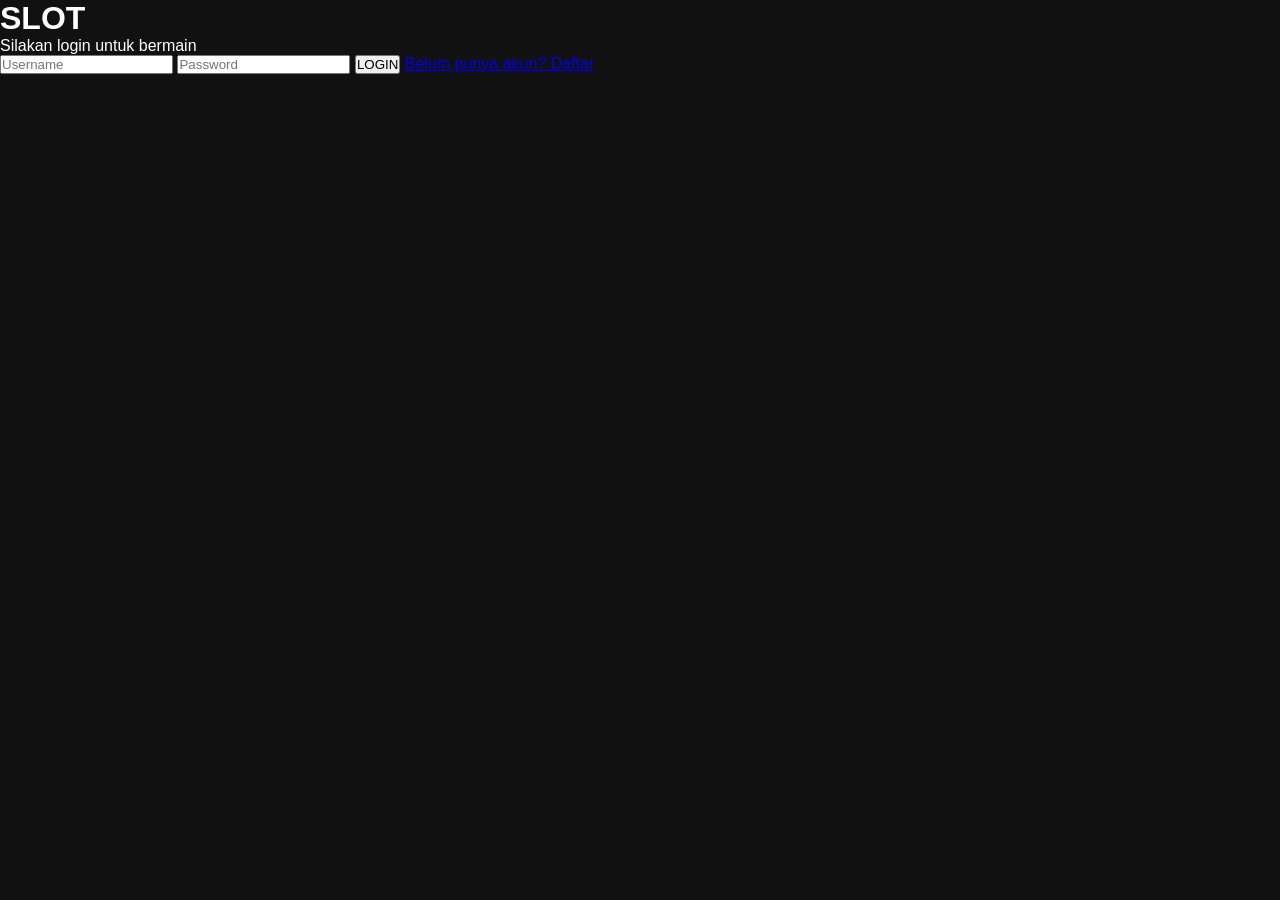
==== login.html @ 1542023f "Create login.html" ====
<!DOCTYPE html>
<html lang="id">

<head>

<meta charset="UTF-8">
<meta name="viewport" content="width=device-width, initial-scale=1.0">

<title>Login - SLOT</title>

<link rel="stylesheet" href="assets/css/style.css">

</head>

<body>

<div class="login-box">

    <h1>SLOT</h1>

    <p>Silakan login untuk bermain</p>

    <input
        type="text"
        id="username"
        placeholder="Username">

    <input
        type="password"
        id="password"
        placeholder="Password">

    <button id="btnLogin">
        LOGIN
    </button>

    <a href="register.html">
        Belum punya akun? Daftar
    </a>

</div>

<script src="assets/js/api.js"></script>
<script src="assets/js/config.js"></script>

</body>

</html>
---- assets/css/style.css ----
*{
margin:0;
padding:0;
box-sizing:border-box;
}

body{

font-family:Arial,Helvetica,sans-serif;
height:100vh;
overflow:hidden;
background:#111;
color:#fff;

}

.background{

position:fixed;
top:0;
left:0;

width:100%;
height:100%;

background:
linear-gradient(45deg,#2d0b00,#6a3200,#c87c00,#ffce54);

background-size:400% 400%;

animation:bg 12s ease infinite;

}

.overlay{

position:fixed;

width:100%;
height:100%;

background:rgba(0,0,0,.45);

backdrop-filter:blur(3px);

}

.container{

position:relative;

z-index:2;

height:100vh;

display:flex;

flex-direction:column;

justify-content:center;

align-items:center;

}

.logo h1{

font-size:70px;

color:#ffd54a;

text-shadow:

0 0 10px gold,

0 0 20px orange,

0 0 30px #ff9800;

}

.logo p{

margin-top:10px;

letter-spacing:5px;

font-size:18px;

opacity:.9;

}

.menu{

margin-top:70px;

display:flex;

flex-direction:column;

gap:20px;

width:280px;

}

.btn{

text-decoration:none;

background:#ff9800;

padding:18px;

border-radius:12px;

text-align:center;

font-size:20px;

font-weight:bold;

color:white;

transition:.25s;

box-shadow:

0 10px 25px rgba(0,0,0,.3);

}

.btn:hover{

transform:translateY(-3px);

background:#ffb300;

}

.daftar{

background:#009688;

}

.daftar:hover{

background:#00bfa5;

}

.footer{

position:absolute;

bottom:20px;

opacity:.7;

font-size:14px;

}

@keyframes bg{

0%{

background-position:0% 50%;

}

50%{

background-position:100% 50%;

}

100%{

background-position:0% 50%;

}

}
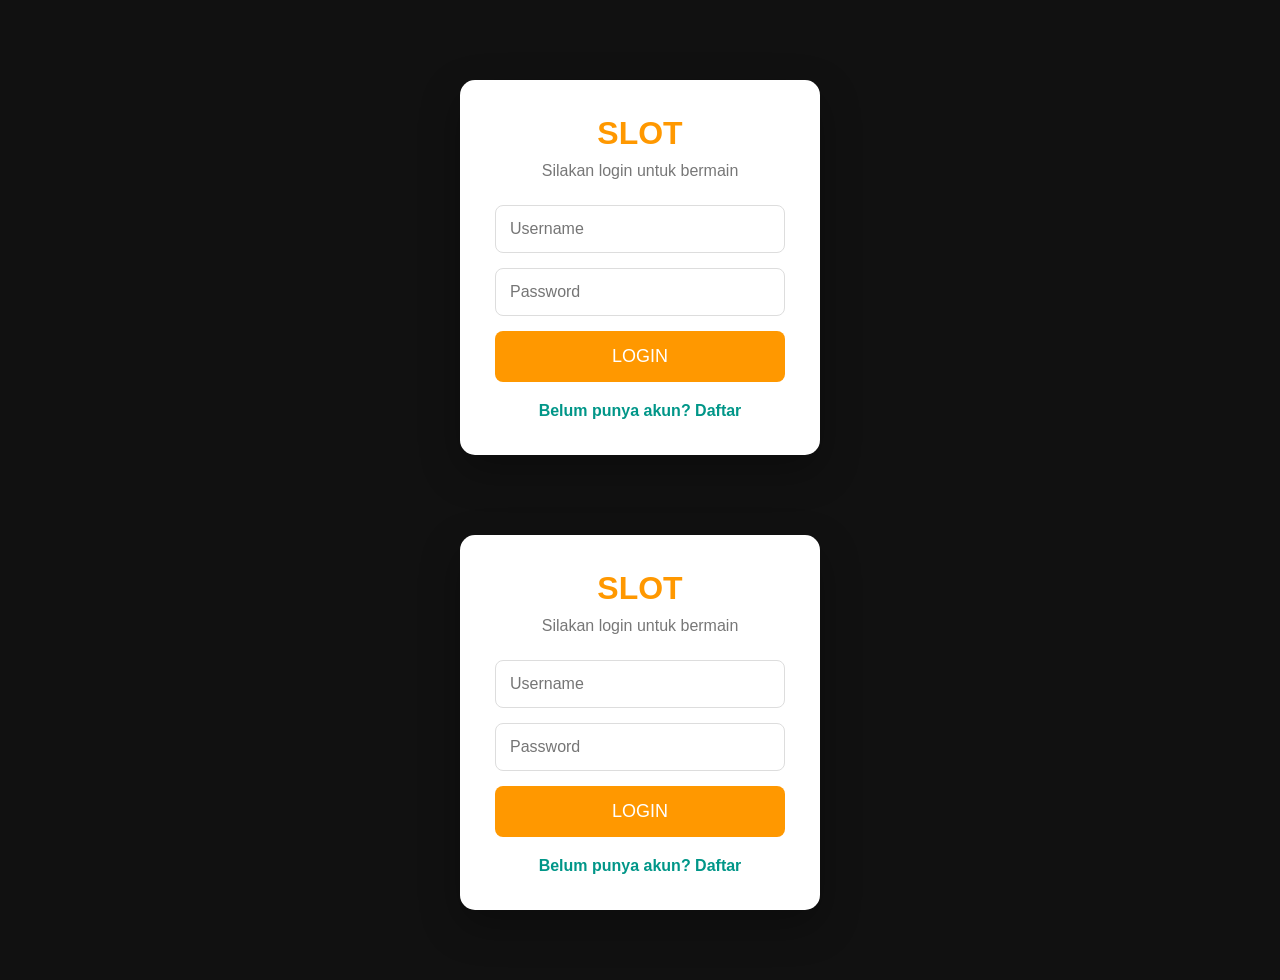
==== commit 16b47c42: "Update login.html" ====
--- a/login.html
+++ b/login.html
@@ -2,46 +2,183 @@
 <html lang="id">
 
 <head>
+    <meta charset="UTF-8">
+    <meta name="viewport" content="width=device-width, initial-scale=1.0">
+    <title>Login - SLOT</title>
 
-<meta charset="UTF-8">
-<meta name="viewport" content="width=device-width, initial-scale=1.0">
-
-<title>Login - SLOT</title>
-
-<link rel="stylesheet" href="assets/css/style.css">
-
+    <link rel="stylesheet" href="assets/css/style.css">
 </head>
 
 <body>
 
-<div class="login-box">
+    <div class="login-box">
 
-    <h1>SLOT</h1>
+        <h1>SLOT</h1>
+        <p>Silakan login untuk bermain</p>
 
-    <p>Silakan login untuk bermain</p>
+        <input
+            type="text"
+            id="username"
+            placeholder="Username"
+            autocomplete="username">
 
-    <input
-        type="text"
-        id="username"
-        placeholder="Username">
+        <input
+            type="password"
+            id="password"
+            placeholder="Password"
+            autocomplete="current-password">
 
-    <input
-        type="password"
-        id="password"
-        placeholder="Password">
+        <button id="btnLogin">
+            LOGIN
+        </button>
 
-    <button id="btnLogin">
-        LOGIN
-    </button>
+        <a href="register.html">
+            Belum punya akun? Daftar
+        </a>
 
-    <a href="register.html">
-        Belum punya akun? Daftar
-    </a>
+    </div>
 
-</div>
+    <!-- Urutan harus seperti ini -->
+    <script src="assets/js/config.js"></script>
+    <script src="assets/js/api.js"></script>
 
-<script src="assets/js/api.js"></script>
-<script src="assets/js/config.js"></script>
+    <script>
+
+        document.getElementById("btnLogin").addEventListener("click", async function () {
+
+            const username = document.getElementById("username").value.trim();
+            const password = document.getElementById("password").value;
+
+            if (username === "") {
+                alert("Username harus diisi.");
+                return;
+            }
+
+            if (password === "") {
+                alert("Password harus diisi.");
+                return;
+            }
+
+            try {
+
+                const hasil = await loginUser(username, password);
+
+                if (hasil.success) {
+
+                    localStorage.setItem("user", JSON.stringify(hasil.user));
+
+                    alert("Login berhasil.");
+
+                    window.location.href = "index.html";
+
+                } else {
+
+                    alert(hasil.message);
+
+                }
+
+            } catch (err) {
+
+                console.error(err);
+                alert("Gagal terhubung ke server.");
+
+            }
+
+        });
+
+    </script>
+
+</body>
+
+</html><!DOCTYPE html>
+<html lang="id">
+
+<head>
+    <meta charset="UTF-8">
+    <meta name="viewport" content="width=device-width, initial-scale=1.0">
+    <title>Login - SLOT</title>
+
+    <link rel="stylesheet" href="assets/css/style.css">
+</head>
+
+<body>
+
+    <div class="login-box">
+
+        <h1>SLOT</h1>
+        <p>Silakan login untuk bermain</p>
+
+        <input
+            type="text"
+            id="username"
+            placeholder="Username"
+            autocomplete="username">
+
+        <input
+            type="password"
+            id="password"
+            placeholder="Password"
+            autocomplete="current-password">
+
+        <button id="btnLogin">
+            LOGIN
+        </button>
+
+        <a href="register.html">
+            Belum punya akun? Daftar
+        </a>
+
+    </div>
+
+    <!-- Urutan harus seperti ini -->
+    <script src="assets/js/config.js"></script>
+    <script src="assets/js/api.js"></script>
+
+    <script>
+
+        document.getElementById("btnLogin").addEventListener("click", async function () {
+
+            const username = document.getElementById("username").value.trim();
+            const password = document.getElementById("password").value;
+
+            if (username === "") {
+                alert("Username harus diisi.");
+                return;
+            }
+
+            if (password === "") {
+                alert("Password harus diisi.");
+                return;
+            }
+
+            try {
+
+                const hasil = await loginUser(username, password);
+
+                if (hasil.success) {
+
+                    localStorage.setItem("user", JSON.stringify(hasil.user));
+
+                    alert("Login berhasil.");
+
+                    window.location.href = "index.html";
+
+                } else {
+
+                    alert(hasil.message);
+
+                }
+
+            } catch (err) {
+
+                console.error(err);
+                alert("Gagal terhubung ke server.");
+
+            }
+
+        });
+
+    </script>
 
 </body>
 
--- a/assets/css/style.css
+++ b/assets/css/style.css
@@ -184,3 +184,98 @@
 }
 
 }
+
+/* ================= LOGIN ================= */
+
+.login-box{
+
+width:360px;
+
+max-width:90%;
+
+background:white;
+
+padding:35px;
+
+border-radius:15px;
+
+margin:80px auto;
+
+box-shadow:0 15px 40px rgba(0,0,0,.3);
+
+text-align:center;
+
+}
+
+.login-box h1{
+
+color:#ff9800;
+
+margin-bottom:10px;
+
+}
+
+.login-box p{
+
+margin-bottom:25px;
+
+color:#777;
+
+}
+
+.login-box input{
+
+width:100%;
+
+padding:14px;
+
+margin-bottom:15px;
+
+border:1px solid #ddd;
+
+border-radius:8px;
+
+font-size:16px;
+
+}
+
+.login-box button{
+
+width:100%;
+
+padding:15px;
+
+border:none;
+
+background:#ff9800;
+
+color:white;
+
+font-size:18px;
+
+border-radius:8px;
+
+cursor:pointer;
+
+}
+
+.login-box button:hover{
+
+background:#f57c00;
+
+}
+
+.login-box a{
+
+display:block;
+
+margin-top:20px;
+
+text-decoration:none;
+
+color:#009688;
+
+font-weight:bold;
+
+}
+
--- a/assets/css/style.css
+++ b/assets/css/style.css
@@ -184,3 +184,98 @@
 }
 
 }
+
+/* ================= LOGIN ================= */
+
+.login-box{
+
+width:360px;
+
+max-width:90%;
+
+background:white;
+
+padding:35px;
+
+border-radius:15px;
+
+margin:80px auto;
+
+box-shadow:0 15px 40px rgba(0,0,0,.3);
+
+text-align:center;
+
+}
+
+.login-box h1{
+
+color:#ff9800;
+
+margin-bottom:10px;
+
+}
+
+.login-box p{
+
+margin-bottom:25px;
+
+color:#777;
+
+}
+
+.login-box input{
+
+width:100%;
+
+padding:14px;
+
+margin-bottom:15px;
+
+border:1px solid #ddd;
+
+border-radius:8px;
+
+font-size:16px;
+
+}
+
+.login-box button{
+
+width:100%;
+
+padding:15px;
+
+border:none;
+
+background:#ff9800;
+
+color:white;
+
+font-size:18px;
+
+border-radius:8px;
+
+cursor:pointer;
+
+}
+
+.login-box button:hover{
+
+background:#f57c00;
+
+}
+
+.login-box a{
+
+display:block;
+
+margin-top:20px;
+
+text-decoration:none;
+
+color:#009688;
+
+font-weight:bold;
+
+}
+
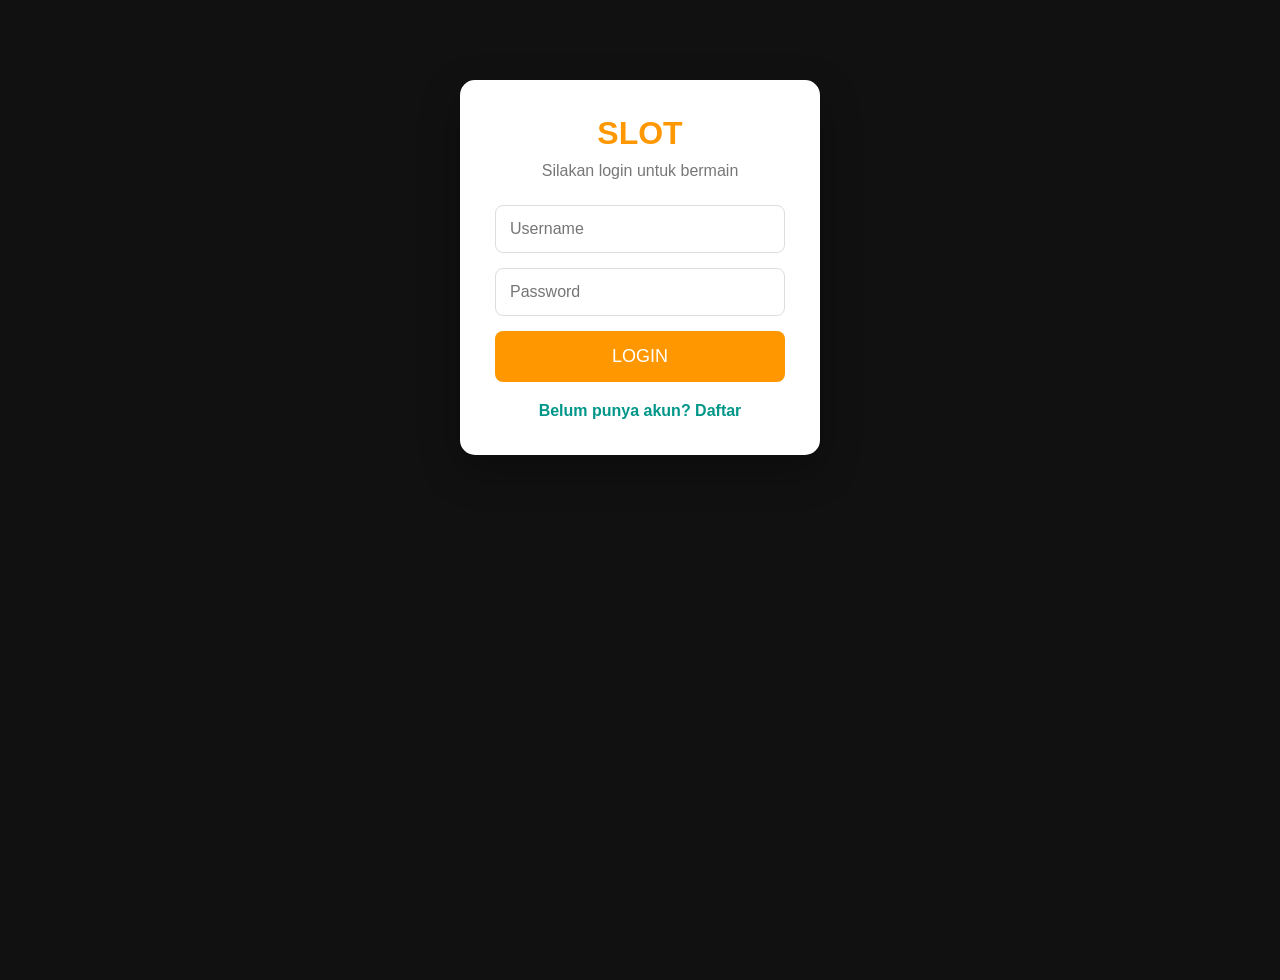
==== commit 8d87144c: "Update login.html" ====
--- a/login.html
+++ b/login.html
@@ -90,96 +90,4 @@
 
 </body>
 
-</html><!DOCTYPE html>
-<html lang="id">
-
-<head>
-    <meta charset="UTF-8">
-    <meta name="viewport" content="width=device-width, initial-scale=1.0">
-    <title>Login - SLOT</title>
-
-    <link rel="stylesheet" href="assets/css/style.css">
-</head>
-
-<body>
-
-    <div class="login-box">
-
-        <h1>SLOT</h1>
-        <p>Silakan login untuk bermain</p>
-
-        <input
-            type="text"
-            id="username"
-            placeholder="Username"
-            autocomplete="username">
-
-        <input
-            type="password"
-            id="password"
-            placeholder="Password"
-            autocomplete="current-password">
-
-        <button id="btnLogin">
-            LOGIN
-        </button>
-
-        <a href="register.html">
-            Belum punya akun? Daftar
-        </a>
-
-    </div>
-
-    <!-- Urutan harus seperti ini -->
-    <script src="assets/js/config.js"></script>
-    <script src="assets/js/api.js"></script>
-
-    <script>
-
-        document.getElementById("btnLogin").addEventListener("click", async function () {
-
-            const username = document.getElementById("username").value.trim();
-            const password = document.getElementById("password").value;
-
-            if (username === "") {
-                alert("Username harus diisi.");
-                return;
-            }
-
-            if (password === "") {
-                alert("Password harus diisi.");
-                return;
-            }
-
-            try {
-
-                const hasil = await loginUser(username, password);
-
-                if (hasil.success) {
-
-                    localStorage.setItem("user", JSON.stringify(hasil.user));
-
-                    alert("Login berhasil.");
-
-                    window.location.href = "index.html";
-
-                } else {
-
-                    alert(hasil.message);
-
-                }
-
-            } catch (err) {
-
-                console.error(err);
-                alert("Gagal terhubung ke server.");
-
-            }
-
-        });
-
-    </script>
-
-</body>
-
 </html>
